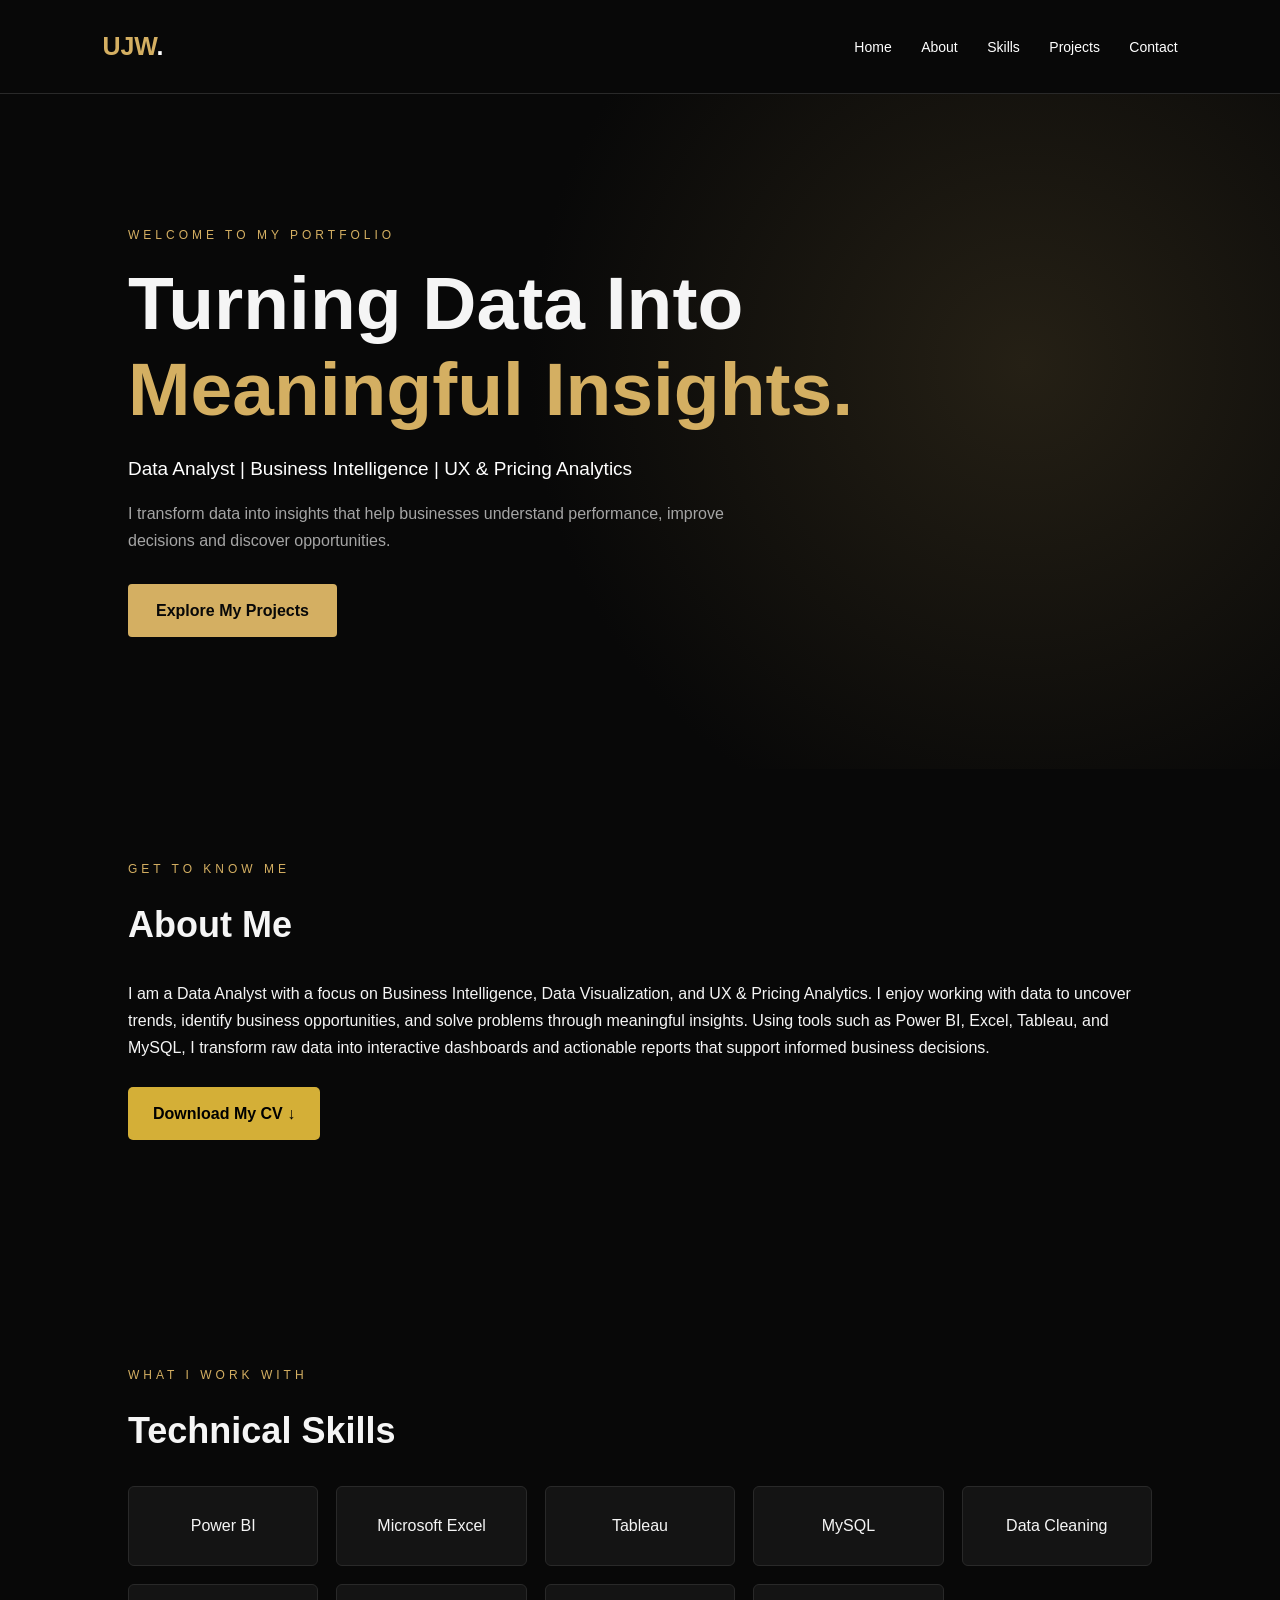
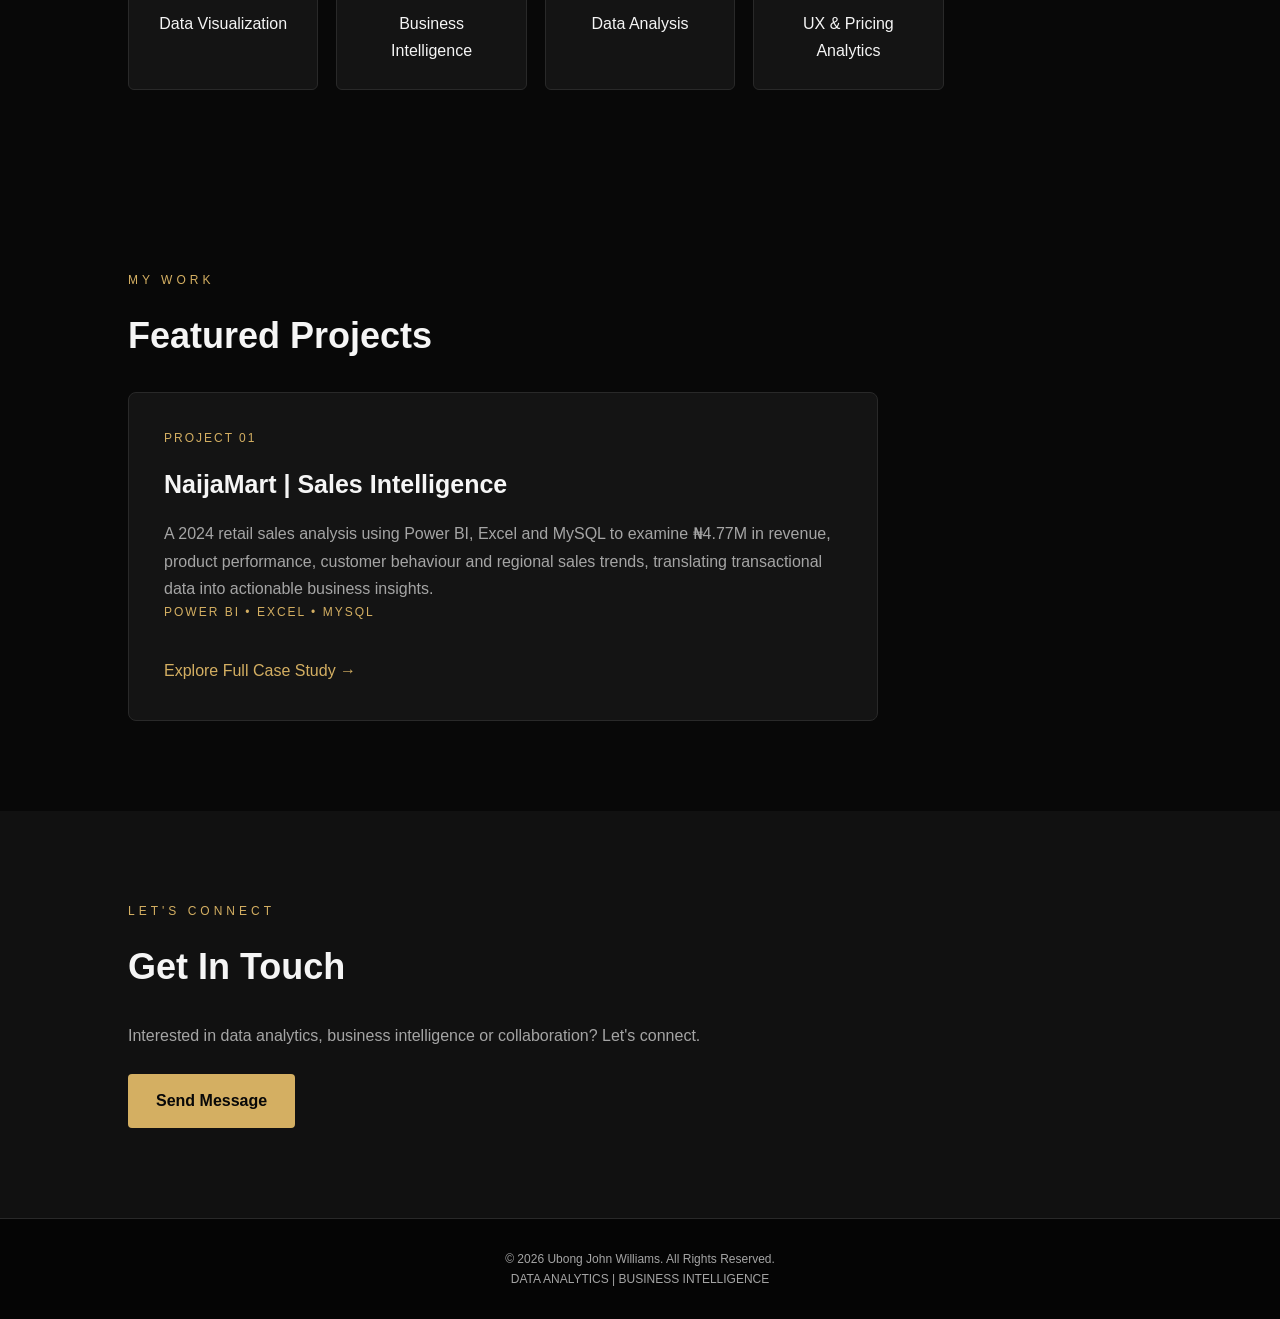
==== index.html @ ffacacd2 "Update index.html" ====
<!DOCTYPE html>
<html lang="en">
<head>
    <meta charset="UTF-8">
    <meta name="viewport" content="width=device-width, initial-scale=1.0">
    <title>Data Analytics Portfolio | Ubong John Williams</title>
    <meta name="description" content="Ubong John Williams is a Data Analyst focused on business intelligence and data visualization, using Power BI, Excel, Tableau, and MySQL to turn data into actionable insights.">
    <script type="application/ld+json">
{
  "@context": "https://schema.org",
  "@type": "WebSite",
  "name": "Ubong Williams",
  "url": "https://ubong-williams.github.io/Data-Analytics-Portfolio/"
}
</script>
    <meta name="google-site-verification" content="fTd1Y9Whzod0-uQ-Tb7V9Ixsx5rVIuI5YaCgN780s0k" />
    <link rel="icon" type="image/png" href="ubong-williams-favicon.png">
    <link rel="stylesheet" href="style.css">
</head>

<body>

<header>
    <a href="#" class="logo">UJW<span>.</span></a>

    <nav>
        <a href="#home">Home</a>
        <a href="#about">About</a>
        <a href="#skills">Skills</a>
        <a href="#projects">Projects</a>
        <a href="#contact">Contact</a>
    </nav>
</header>

<section id="home" class="hero">
    <p class="eyebrow">WELCOME TO MY PORTFOLIO</p>

    <h1>
        Turning Data Into
        <span>Meaningful Insights.</span>
    </h1>

    <p class="intro">
        Data Analyst | Business Intelligence |
        UX & Pricing Analytics
    </p>

    <p class="description">
        I transform data into insights that help
        businesses understand performance,
        improve decisions and discover opportunities.
    </p>

    <a href="#projects" class="btn">Explore My Projects</a>
</section>

<section id="about">
    <p class="eyebrow">GET TO KNOW ME</p>
    <h2>About Me</h2>

<p>
        I am a Data Analyst with a focus on Business Intelligence,
    Data Visualization, and UX & Pricing Analytics.

    I enjoy working with data to uncover trends, identify
    business opportunities, and solve problems through
    meaningful insights.

    Using tools such as Power BI, Excel, Tableau, and MySQL,
    I transform raw data into interactive dashboards and
    actionable reports that support informed business decisions.
</p>

<div class="cv-download">
    <a href="Ubong_John_Williams_CV.pdf"
       class="download-btn"
       download>
        Download My CV ↓
    </a>
</div>
    
</section>

<section id="skills">
    <p class="eyebrow">WHAT I WORK WITH</p>
    <h2>Technical Skills</h2>

    <div class="skills-grid">
        <div class="skill">Power BI</div>
        <div class="skill">Microsoft Excel</div>
        <div class="skill">Tableau</div>
        <div class="skill">MySQL</div>
        <div class="skill">Data Cleaning</div>
        <div class="skill">Data Visualization</div>
        <div class="skill">Business Intelligence</div>
        <div class="skill">Data Analysis</div>
        <div class="skill">UX & Pricing Analytics</div>
    </div>
</section>

<section id="projects">
    <p class="eyebrow">MY WORK</p>
    <h2>Featured Projects</h2>

    <div class="project-card">
        <p class="project-number">PROJECT 01</p>
        <h3>NaijaMart | Sales Intelligence</h3>

   <p>
      A 2024 retail sales analysis using Power BI,
      Excel and MySQL to examine ₦4.77M in revenue,
      product performance, customer behaviour and
      regional sales trends, translating transactional
      data into actionable business insights.
  </p>

        <p class="tools">
            POWER BI • EXCEL • MYSQL
        </p>

        <a href="naijamart.html" class="project-link">
    Explore Full Case Study →
</a>
    </div>
</section>

<section id="contact">
    <p class="eyebrow">LET'S CONNECT</p>
    <h2>Get In Touch</h2>

    <p>
        Interested in data analytics, business
        intelligence or collaboration?
        Let's connect.
    </p>

    <a href="https://mail.google.com/mail/?view=cm&fs=1&to=ubongwilliams001@gmail.com" class="btn">
    Send Message
</a>
</section>

<footer>
    <p>© <span id="copyright-year"></span> Ubong John Williams. All Rights Reserved.</p>
    <p>DATA ANALYTICS | BUSINESS INTELLIGENCE</p>
</footer>

<script src="script.js"></script>    
</body>
</html>
---- style.css ----
/* GENERAL SETTINGS */

* {
    margin: 0;
    padding: 0;
    box-sizing: border-box;
    scroll-behavior: smooth;
}

body {
    background: #080808;
    color: #f5f5f5;
    font-family: Arial, sans-serif;
    line-height: 1.7;
}

:root {
    --gold: #d4af62;
    --black: #080808;
    --grey: #a5a5a5;
    --card: #141414;
}

/* NAVIGATION */

header {
    display: flex;
    justify-content: space-between;
    align-items: center;
    padding: 25px 8%;
    background: #080808;
    border-bottom: 1px solid #292929;
    position: sticky;
    top: 0;
    z-index: 100;
}

.logo {
    color: var(--gold);
    font-size: 25px;
    font-weight: bold;
    text-decoration: none;
}

.logo span {
    color: white;
}

nav a {
    color: white;
    text-decoration: none;
    margin-left: 25px;
    font-size: 14px;
    transition: 0.3s;
}

nav a:hover {
    color: var(--gold);
}

/* HERO SECTION */

.hero {
    min-height: 75vh;
    padding: 80px 10%;
    display: flex;
    flex-direction: column;
    justify-content: center;
    align-items: flex-start;
    background:
        radial-gradient(circle at 80% 40%,
        #252015 0%, #080808 45%);
}

.eyebrow {
    color: var(--gold);
    letter-spacing: 4px;
    font-size: 12px;
    margin-bottom: 15px;
}

.hero h1 {
    font-size: clamp(40px, 6vw, 75px);
    line-height: 1.15;
    max-width: 850px;
    margin-bottom: 20px;
}

.hero h1 span {
    display: block;
    color: var(--gold);
}

.intro {
    font-size: 19px;
    color: white;
    margin-bottom: 15px;
}

.description {
    max-width: 650px;
    color: var(--grey);
    margin-bottom: 30px;
}

/* BUTTONS */

.btn {
    display: inline-block;
    background: var(--gold);
    color: #080808;
    padding: 13px 28px;
    text-decoration: none;
    font-weight: bold;
    border-radius: 4px;
    transition: 0.3s;
}

.btn:hover {
    background: white;
    transform: translateY(-3px);
}

/* GENERAL SECTIONS */

section:not(.hero) {
    padding: 90px 10%;
}

h2 {
    font-size: 36px;
    margin-bottom: 25px;
}

#about > p:last-child,
#contact > p:not(.eyebrow) {
    color: var(--grey);
    max-width: 750px;
}

/* SKILLS */

.skills-grid {
    display: grid;
    grid-template-columns: repeat(auto-fit, minmax(180px, 1fr));
    gap: 18px;
}

.skill {
    background: var(--card);
    padding: 25px;
    text-align: center;
    border: 1px solid #292929;
    border-radius: 6px;
    transition: 0.3s;
}

.skill:hover {
    border-color: var(--gold);
    color: var(--gold);
    transform: translateY(-5px);
}

/* PROJECTS */

.project-card {
    background: var(--card);
    padding: 35px;
    border: 1px solid #292929;
    border-radius: 8px;
    max-width: 750px;
}

.project-number,
.tools {
    color: var(--gold);
    font-size: 12px;
    letter-spacing: 2px;
    margin-bottom: 15px;
}

.project-card h3 {
    font-size: 25px;
    margin-bottom: 15px;
}

.project-card p:not(.project-number):not(.tools) {
    color: var(--grey);
}

.project-link {
    display: inline-block;
    margin-top: 20px;
    color: var(--gold);
    text-decoration: none;
}

/* CONTACT */

#contact {
    background: #111;
}

#contact .btn {
    margin-top: 25px;
}

/* FOOTER */

footer {
    text-align: center;
    padding: 30px 15px;
    background: #050505;
    color: var(--grey);
    font-size: 12px;
    border-top: 1px solid #292929;
}

/* MOBILE RESPONSIVENESS */

@media (max-width: 700px) {

    header {
        flex-direction: column;
        gap: 15px;
    }

    nav a {
        margin: 0 7px;
        font-size: 12px;
    }

    .hero {
        padding: 90px 7%;
    }

    section:not(.hero) {
        padding: 65px 7%;
    }

    h2 {
        font-size: 29px;
    }
}

.cv-download {
    margin-top: 25px;
    margin-bottom: 45px;
}

.download-btn {
    display: inline-block;
    padding: 13px 25px;
    background: #d4af37;
    color: #000;
    text-decoration: none;
    font-weight: 600;
    border-radius: 5px;
    transition: 0.3s ease;
}

.download-btn:hover {
    background: #f0cc55;
    transform: translateY(-2px);
}
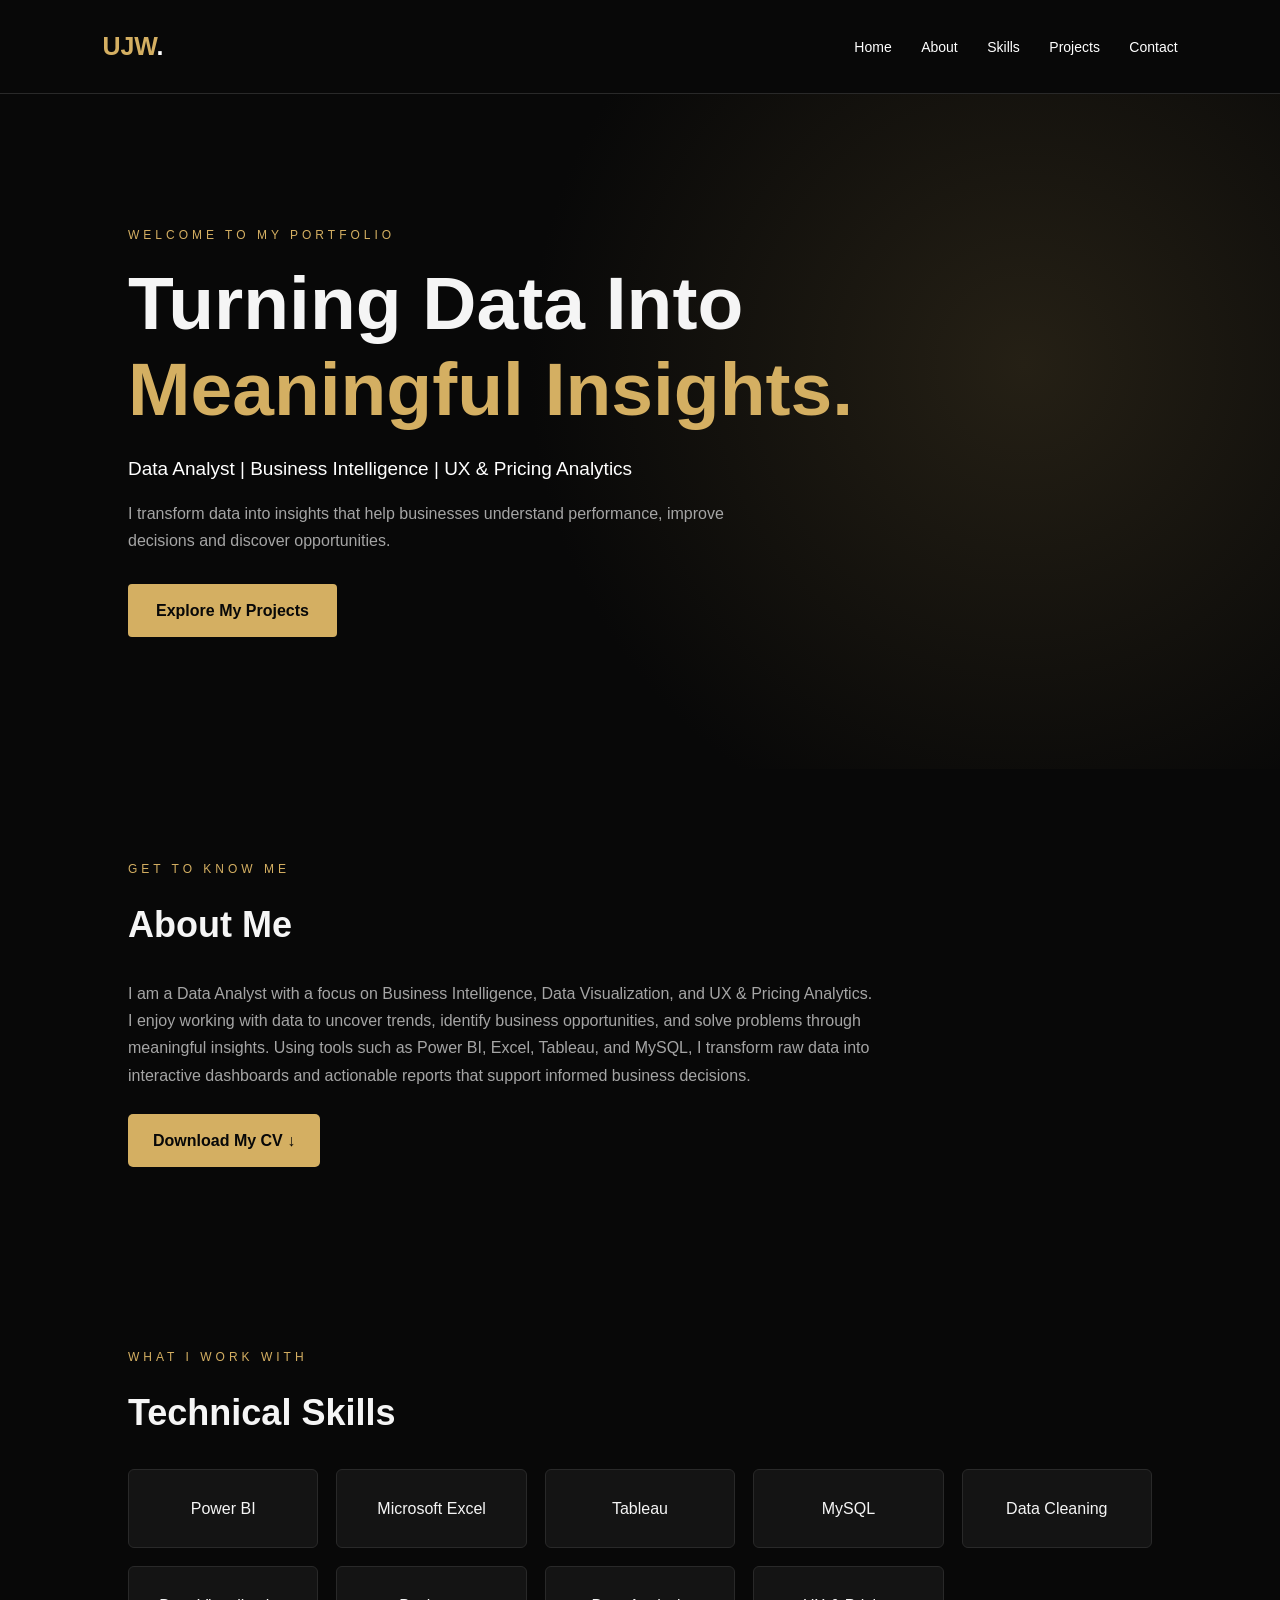
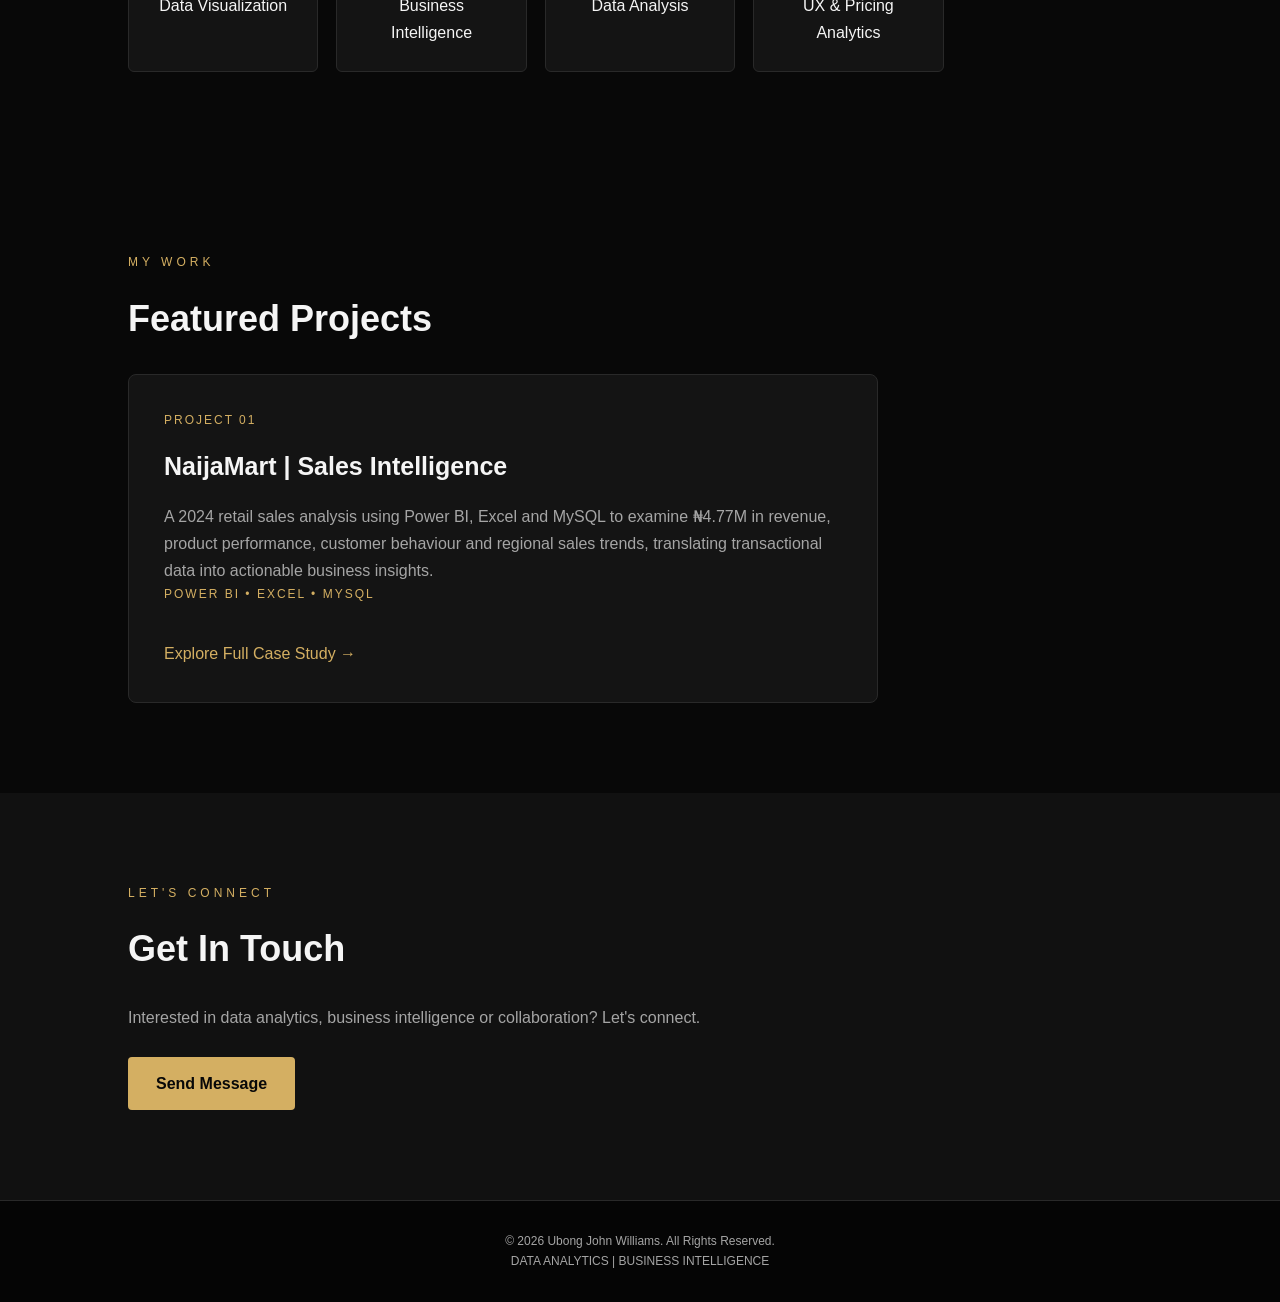
==== commit 3548ae65: "Update index.html" ====
--- a/index.html
+++ b/index.html
@@ -4,7 +4,7 @@
 <head>
     <meta charset="UTF-8">
     <meta name="viewport" content="width=device-width, initial-scale=1.0">
-    <title>Data Analytics Portfolio | Ubong John Williams</title>
+    <title>Ubong Williams | Data Analyst | Official Portfolio</title>
     <meta name="description" content="Ubong John Williams is a Data Analyst focused on business intelligence and data visualization, using Power BI, Excel, Tableau, and MySQL to turn data into actionable insights.">
     <script type="application/ld+json">
 {
--- a/style.css
+++ b/style.css
@@ -133,7 +133,7 @@
     margin-bottom: 25px;
 }
 
-#about > p:last-child,
+#about > p:not(.eyebrow),
 #contact > p:not(.eyebrow) {
     color: var(--grey);
     max-width: 750px;
@@ -244,23 +244,26 @@
     }
 }
 
-.cv-download {
+/* DOWNLOAD CV BUTTON */
+
+#about .cv-download {
     margin-top: 25px;
-    margin-bottom: 45px;
-}
-
-.download-btn {
+    margin-bottom: 0;
+    text-align: left;
+}
+
+#about .download-btn {
     display: inline-block;
     padding: 13px 25px;
-    background: #d4af37;
-    color: #000;
-    text-decoration: none;
-    font-weight: 600;
+    background: var(--gold);
+    color: var(--black);
+    text-decoration: none;
+    font-weight: bold;
     border-radius: 5px;
     transition: 0.3s ease;
 }
 
-.download-btn:hover {
-    background: #f0cc55;
+#about .download-btn:hover {
+    background: white;
     transform: translateY(-2px);
 }
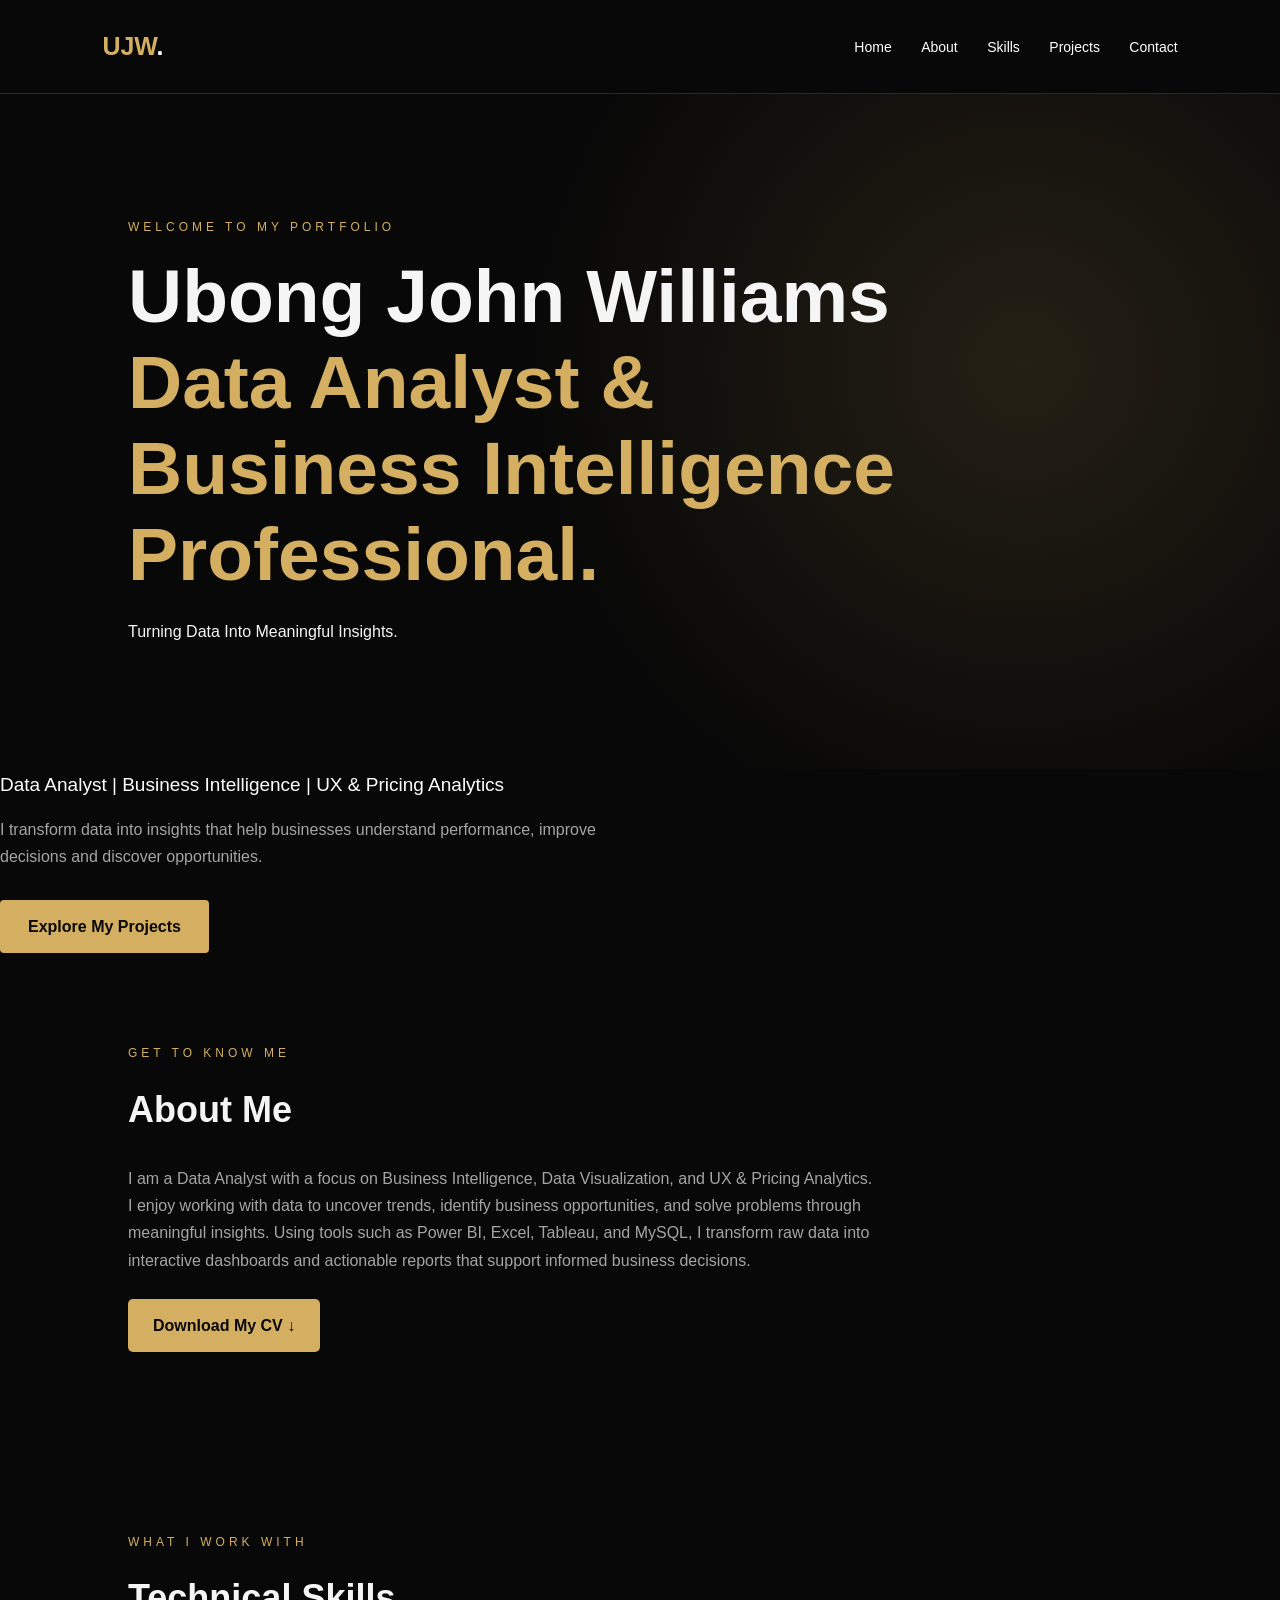
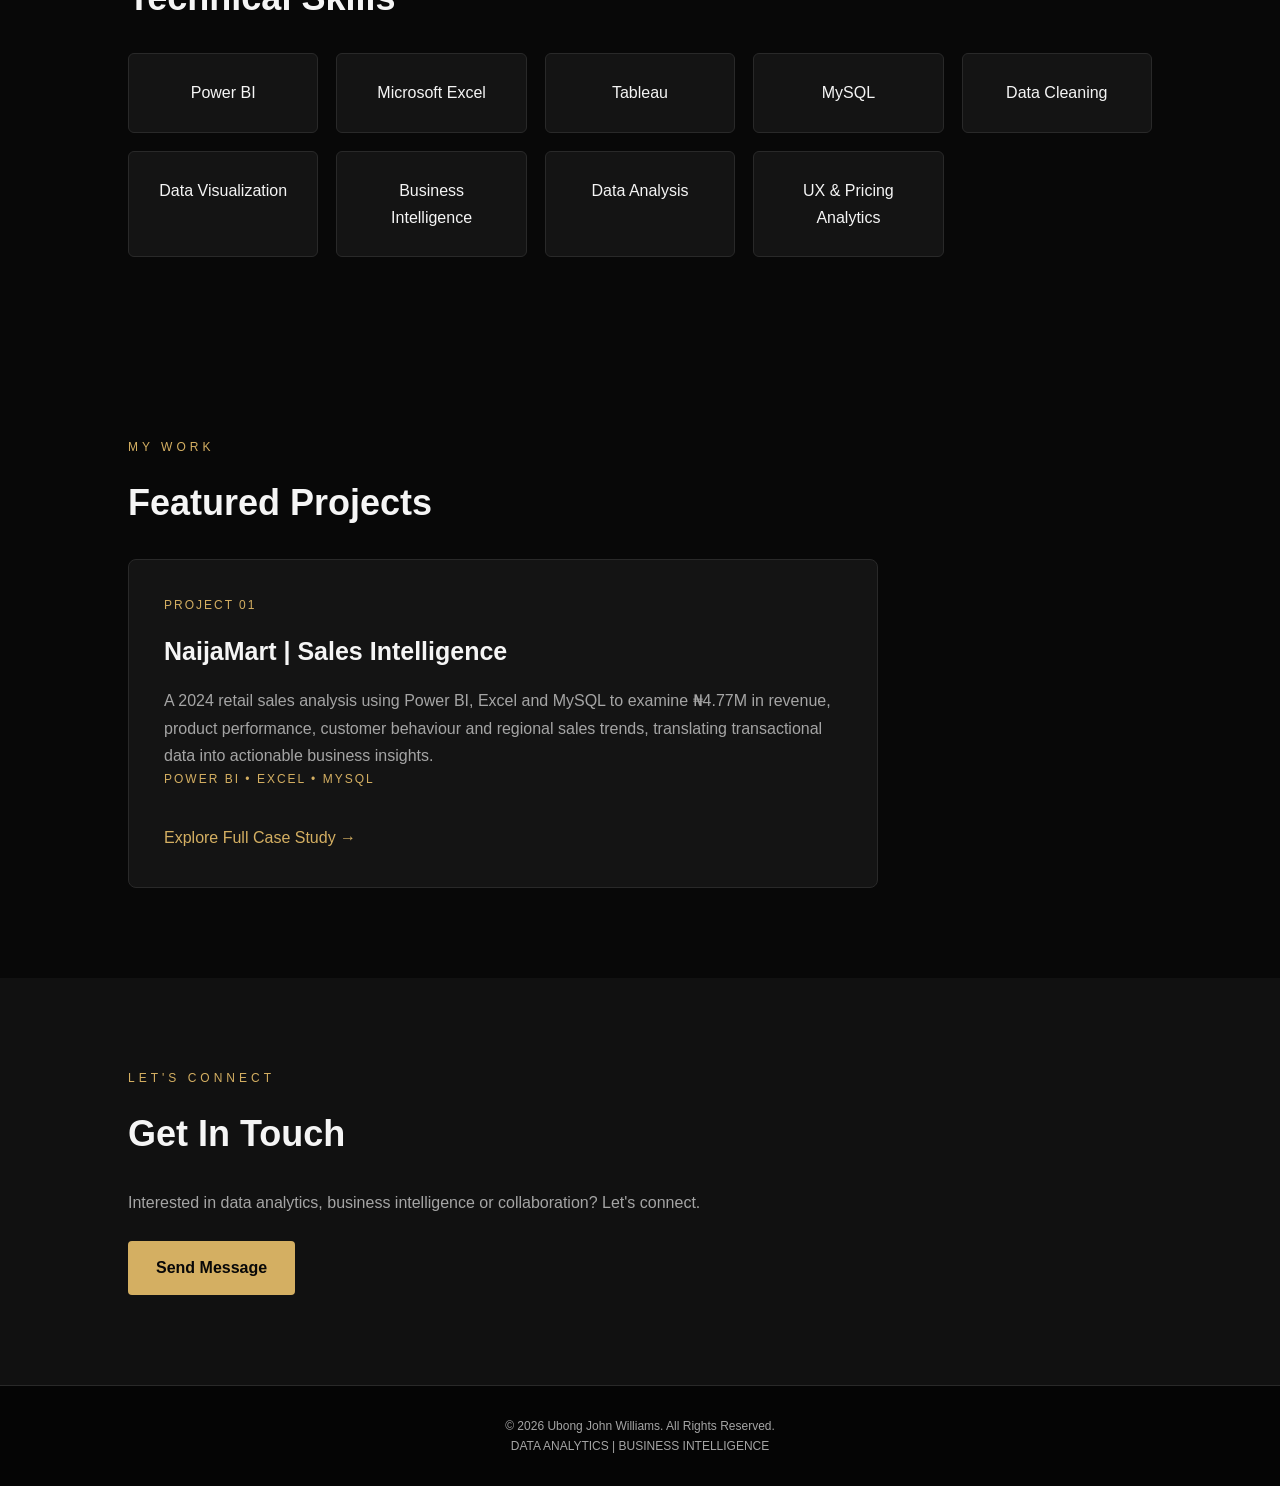
==== commit 07b93f70: "Update index.html" ====
--- a/index.html
+++ b/index.html
@@ -37,9 +37,14 @@
     <p class="eyebrow">WELCOME TO MY PORTFOLIO</p>
 
     <h1>
-        Turning Data Into
-        <span>Meaningful Insights.</span>
+        Ubong John Williams
+        <span>Data Analyst & Business Intelligence Professional.</span>
     </h1>
+
+    <p>
+        Turning Data Into Meaningful Insights.
+    </p>
+</section>
 
     <p class="intro">
         Data Analyst | Business Intelligence |
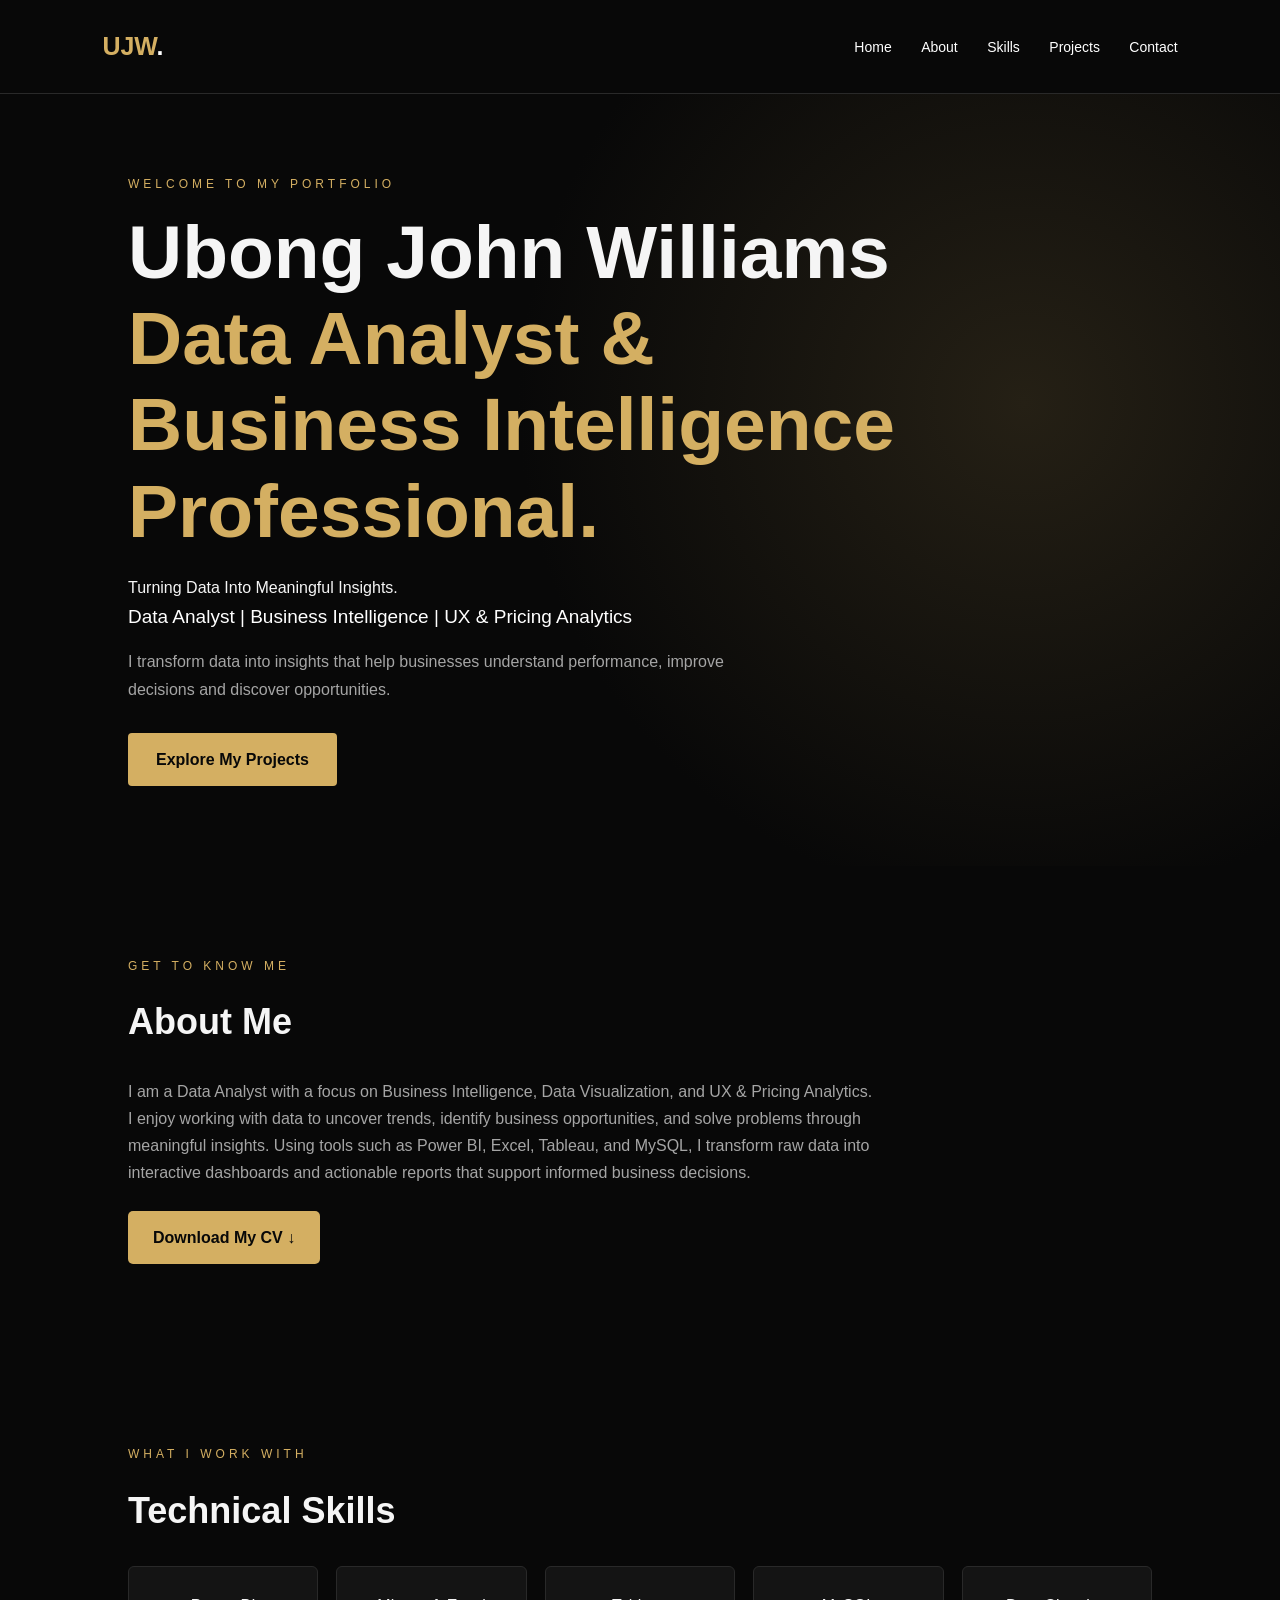
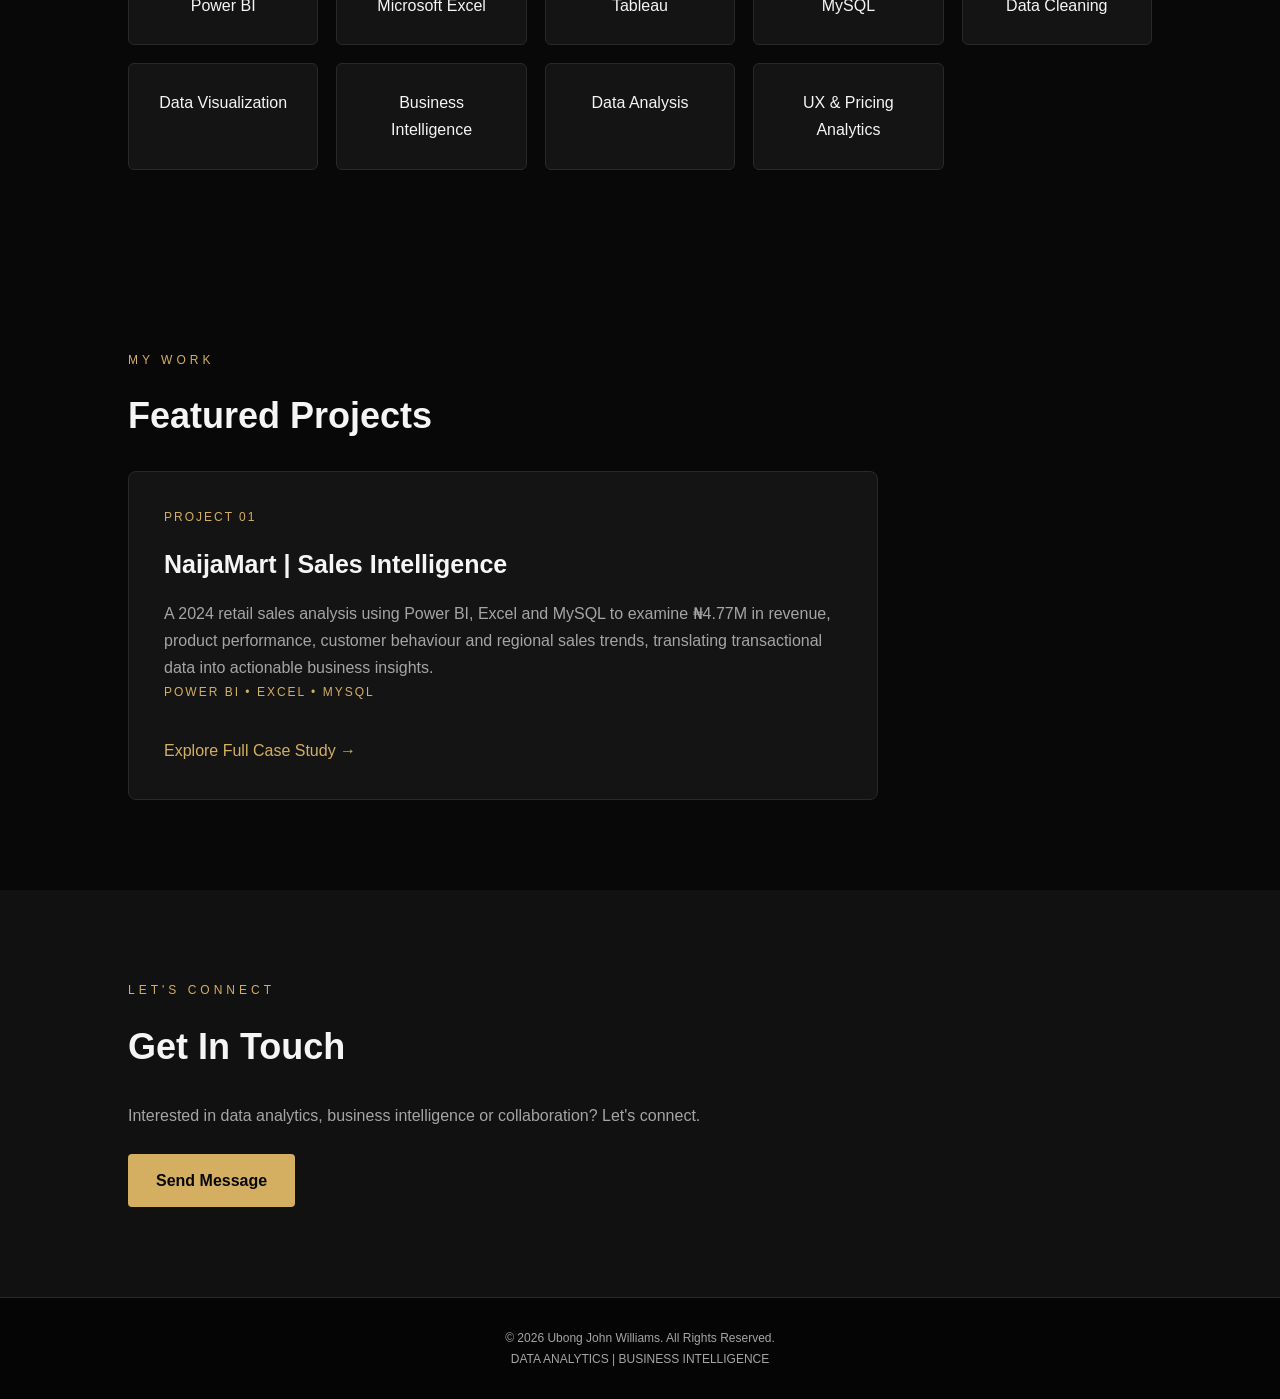
==== commit 335deb18: "Update index.html" ====
--- a/index.html
+++ b/index.html
@@ -44,7 +44,6 @@
     <p>
         Turning Data Into Meaningful Insights.
     </p>
-</section>
 
     <p class="intro">
         Data Analyst | Business Intelligence |
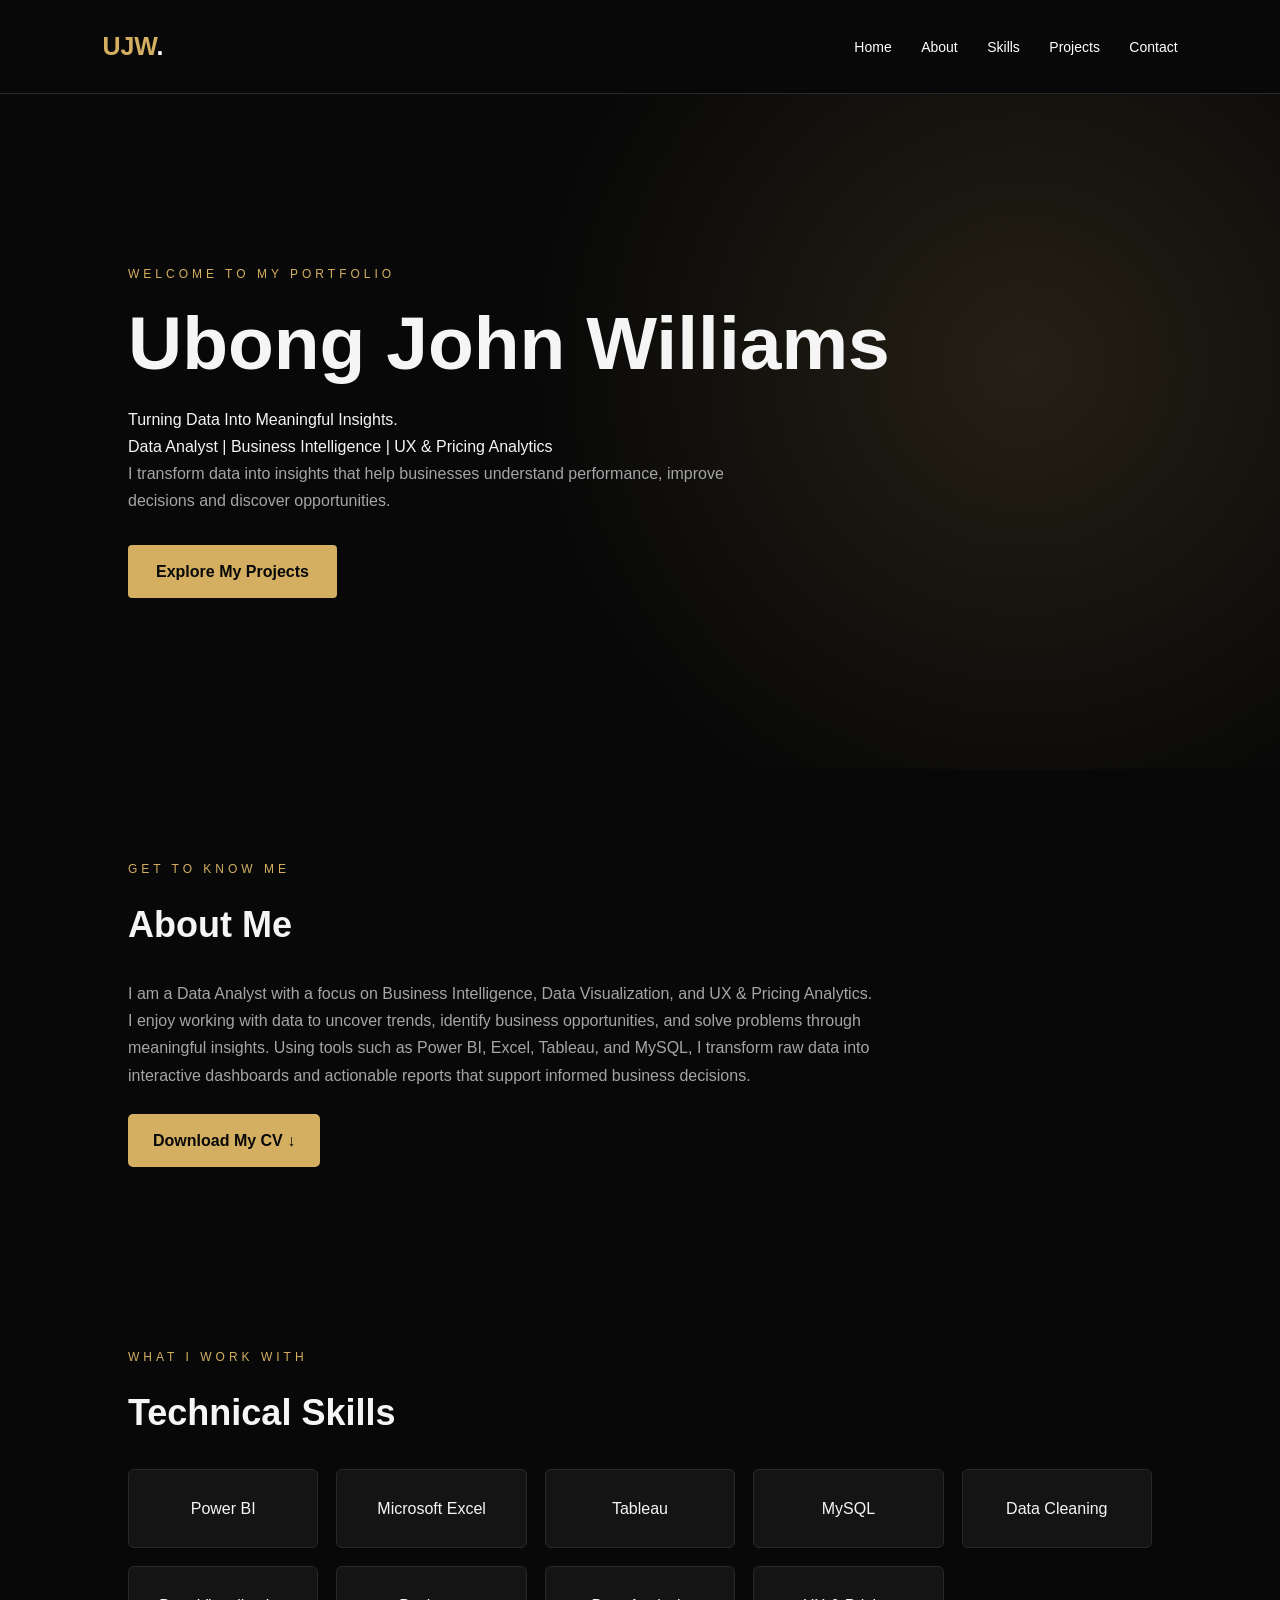
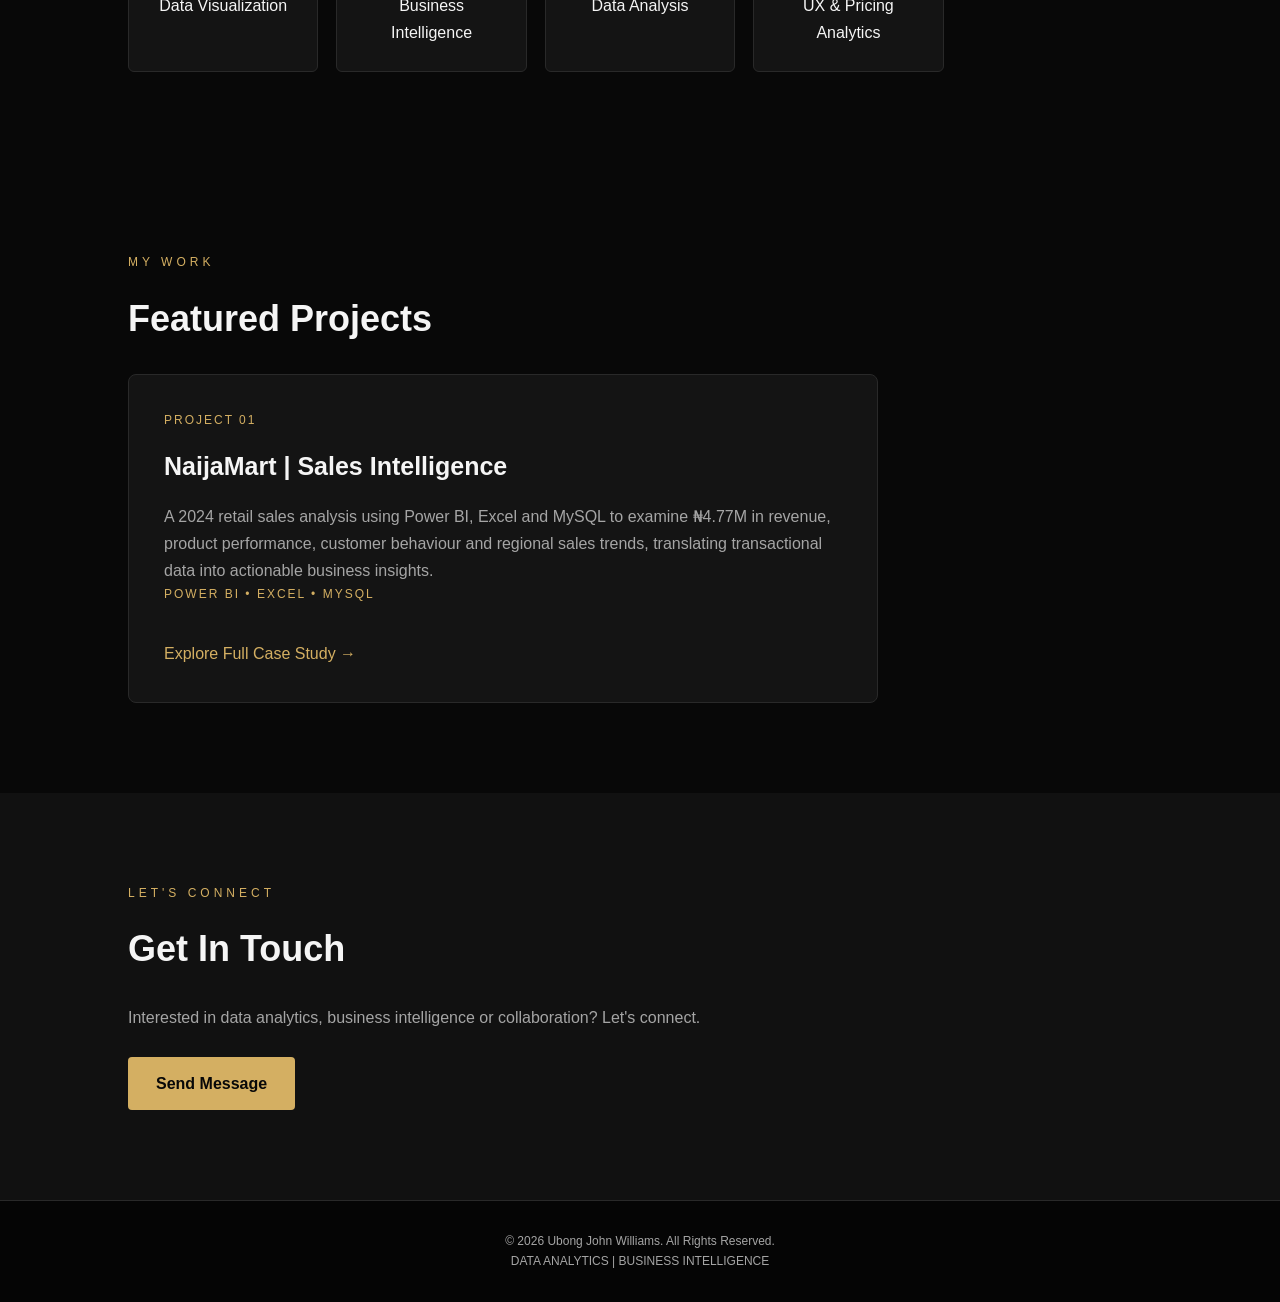
==== commit 05e285f2: "Update index.html" ====
--- a/index.html
+++ b/index.html
@@ -37,18 +37,16 @@
     <p class="eyebrow">WELCOME TO MY PORTFOLIO</p>
 
     <h1>
-        Ubong John Williams
-        <span>Data Analyst & Business Intelligence Professional.</span>
-    </h1>
+    Ubong John Williams
+</h1>
 
-    <p>
-        Turning Data Into Meaningful Insights.
-    </p>
+<p class="tagline">
+    Turning Data Into Meaningful Insights.
+</p>
 
-    <p class="intro">
-        Data Analyst | Business Intelligence |
-        UX & Pricing Analytics
-    </p>
+<p class="professional-title">
+    Data Analyst | Business Intelligence | UX & Pricing Analytics
+</p>
 
     <p class="description">
         I transform data into insights that help
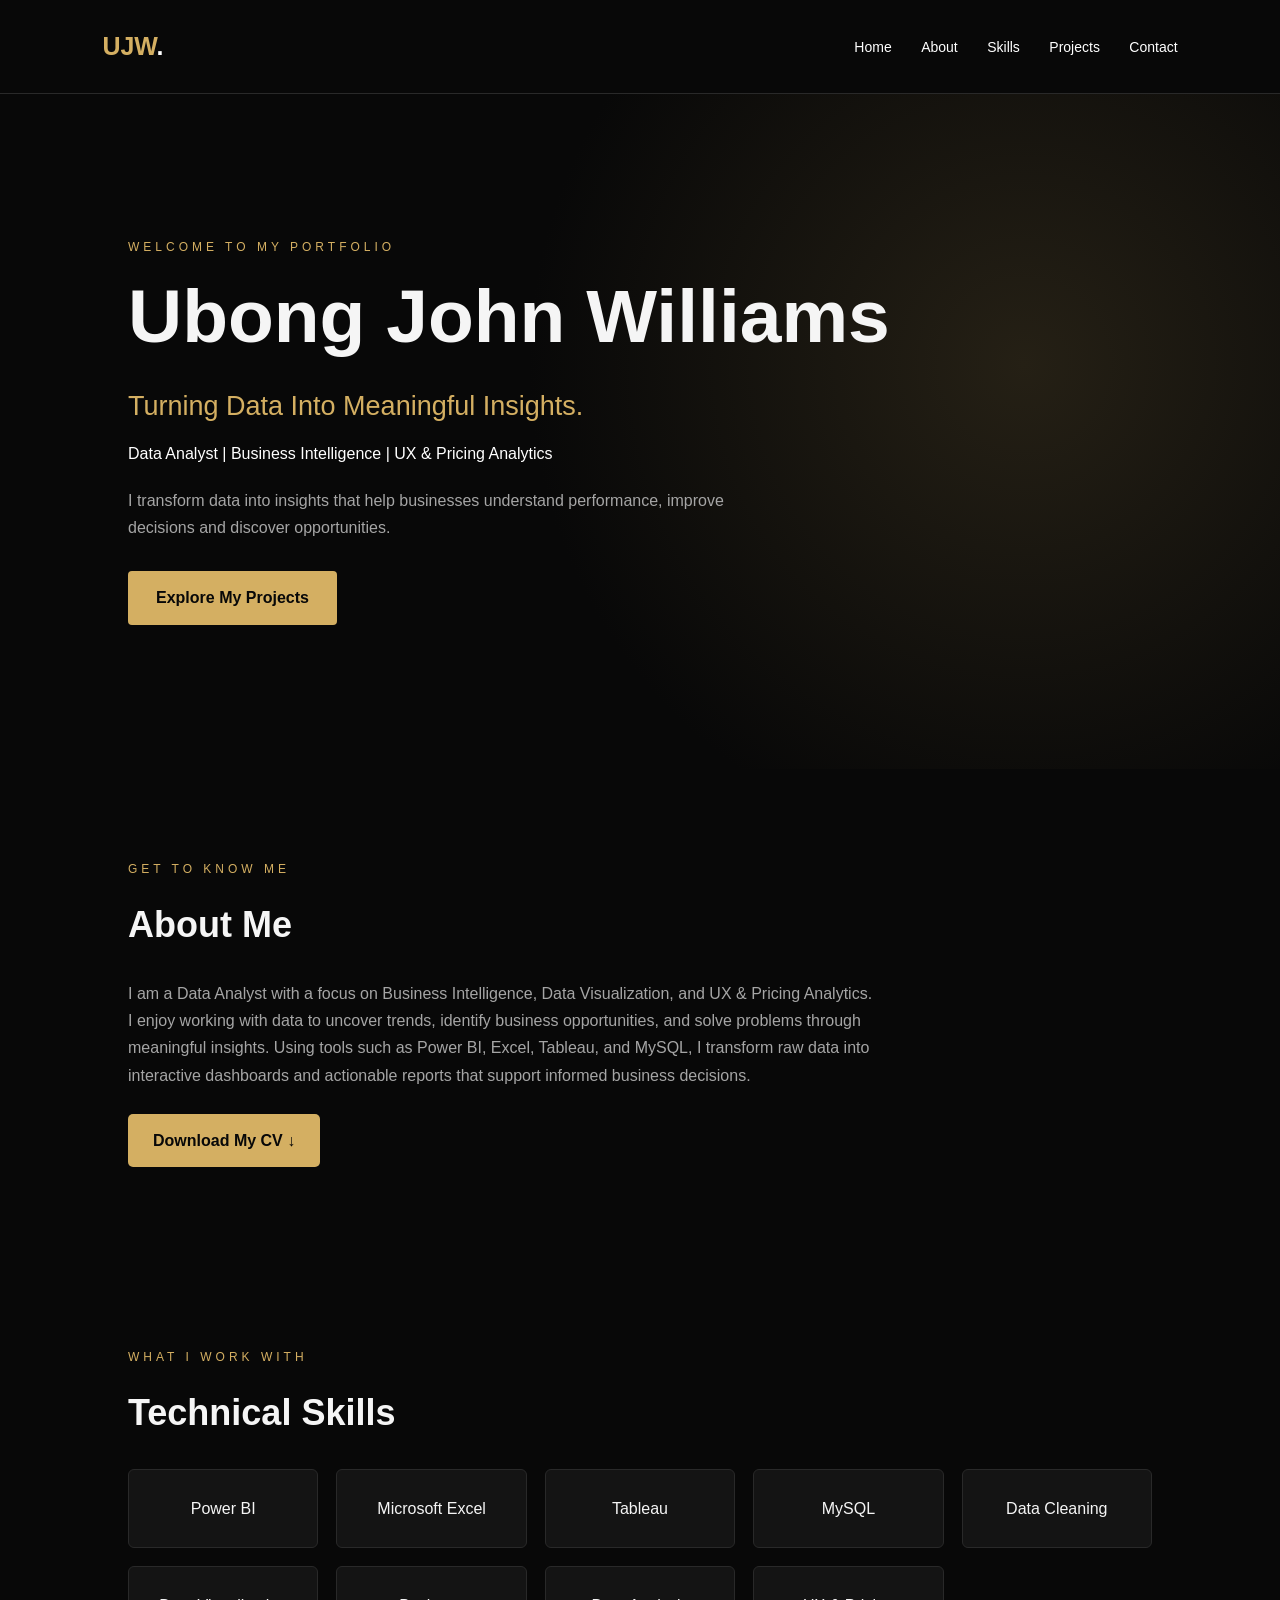
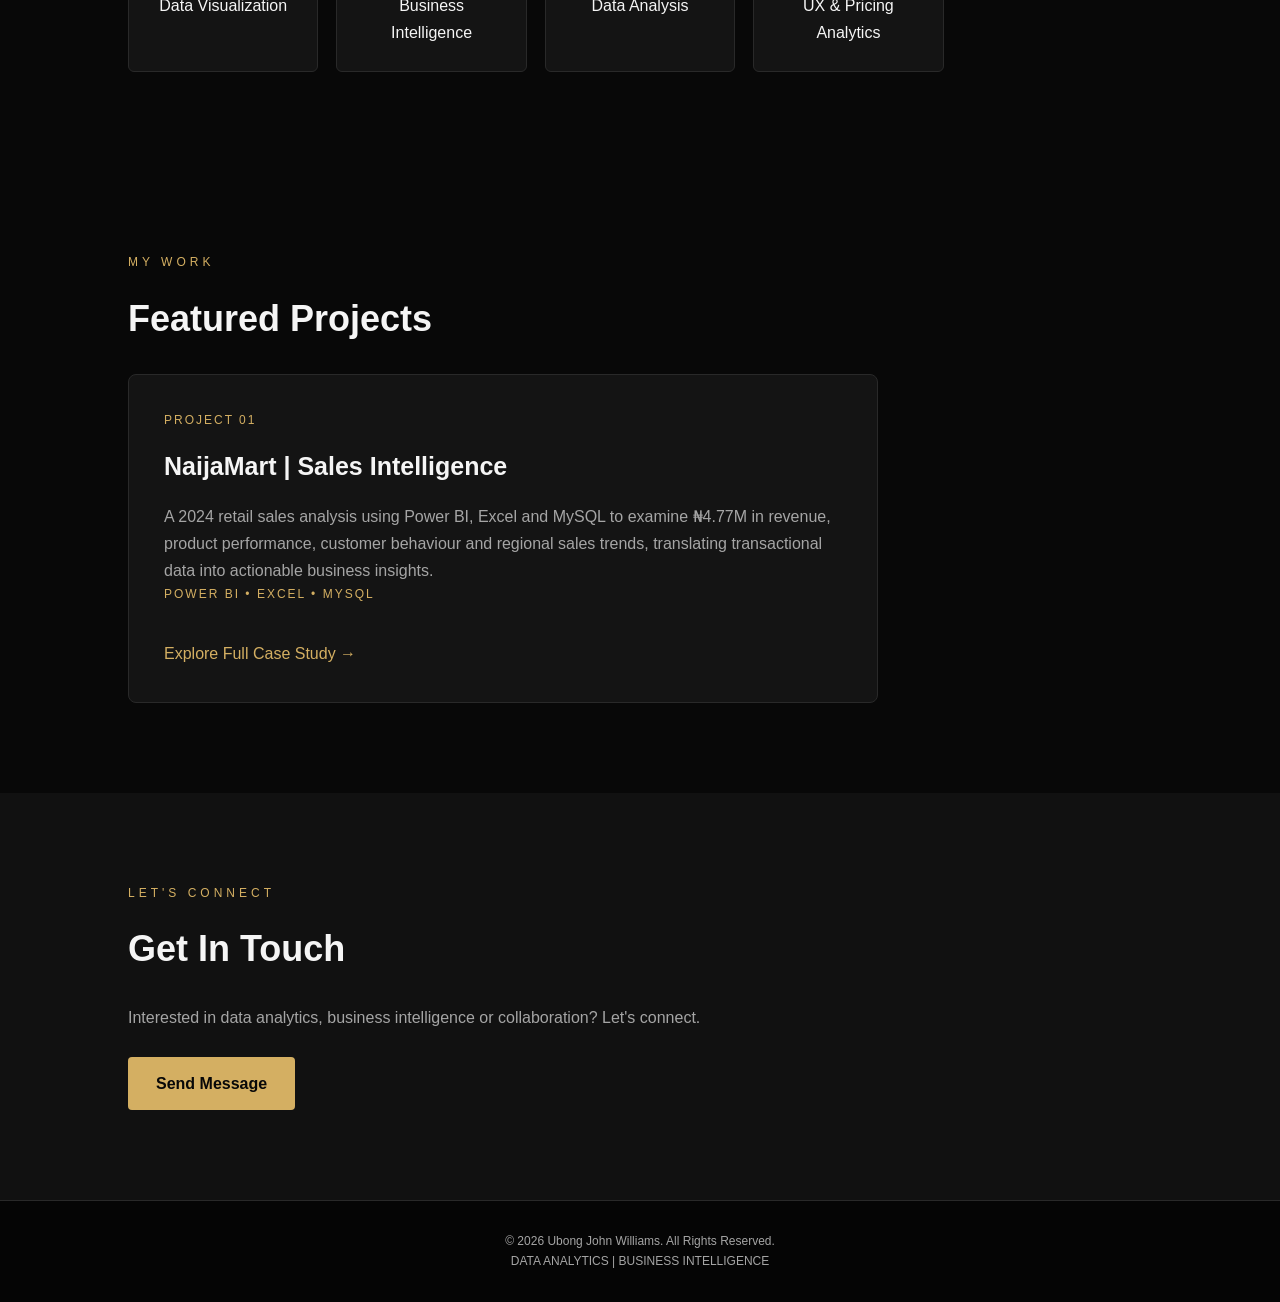
==== commit 48fa1c93: "Update index.html Add Person structured data for Ubong Williams" ====
--- a/index.html
+++ b/index.html
@@ -14,6 +14,23 @@
   "url": "https://ubong-williams.github.io/Data-Analytics-Portfolio/"
 }
 </script>
+       
+<script type="application/ld+json">
+{
+  "@context": "https://schema.org",
+  "@type": "Person",
+  "@id": "https://ubong-williams.github.io/Data-Analytics-Portfolio/#person",
+  "name": "Ubong Williams",
+  "alternateName": "Ubong John Williams",
+  "url": "https://ubong-williams.github.io/Data-Analytics-Portfolio/",
+  "jobTitle": "Data Analyst",
+  "sameAs": [
+    "https://github.com/ubong-williams",
+    "https://www.linkedin.com/in/ubong-williams-4aaab4329/"
+  ]
+}
+</script>
+
     <meta name="google-site-verification" content="fTd1Y9Whzod0-uQ-Tb7V9Ixsx5rVIuI5YaCgN780s0k" />
     <link rel="icon" type="image/png" href="ubong-williams-favicon.png">
     <link rel="stylesheet" href="style.css">
--- a/style.css
+++ b/style.css
@@ -84,6 +84,18 @@
     font-size: clamp(40px, 6vw, 75px);
     line-height: 1.15;
     max-width: 850px;
+    margin-bottom: 25px;
+}
+
+.tagline {
+    color: var(--gold);
+    font-size: clamp(20px, 2.5vw, 27px);
+    margin-bottom: 10px;
+}
+
+.professional-title {
+    color: white;
+    font-size: 16px;
     margin-bottom: 20px;
 }
 
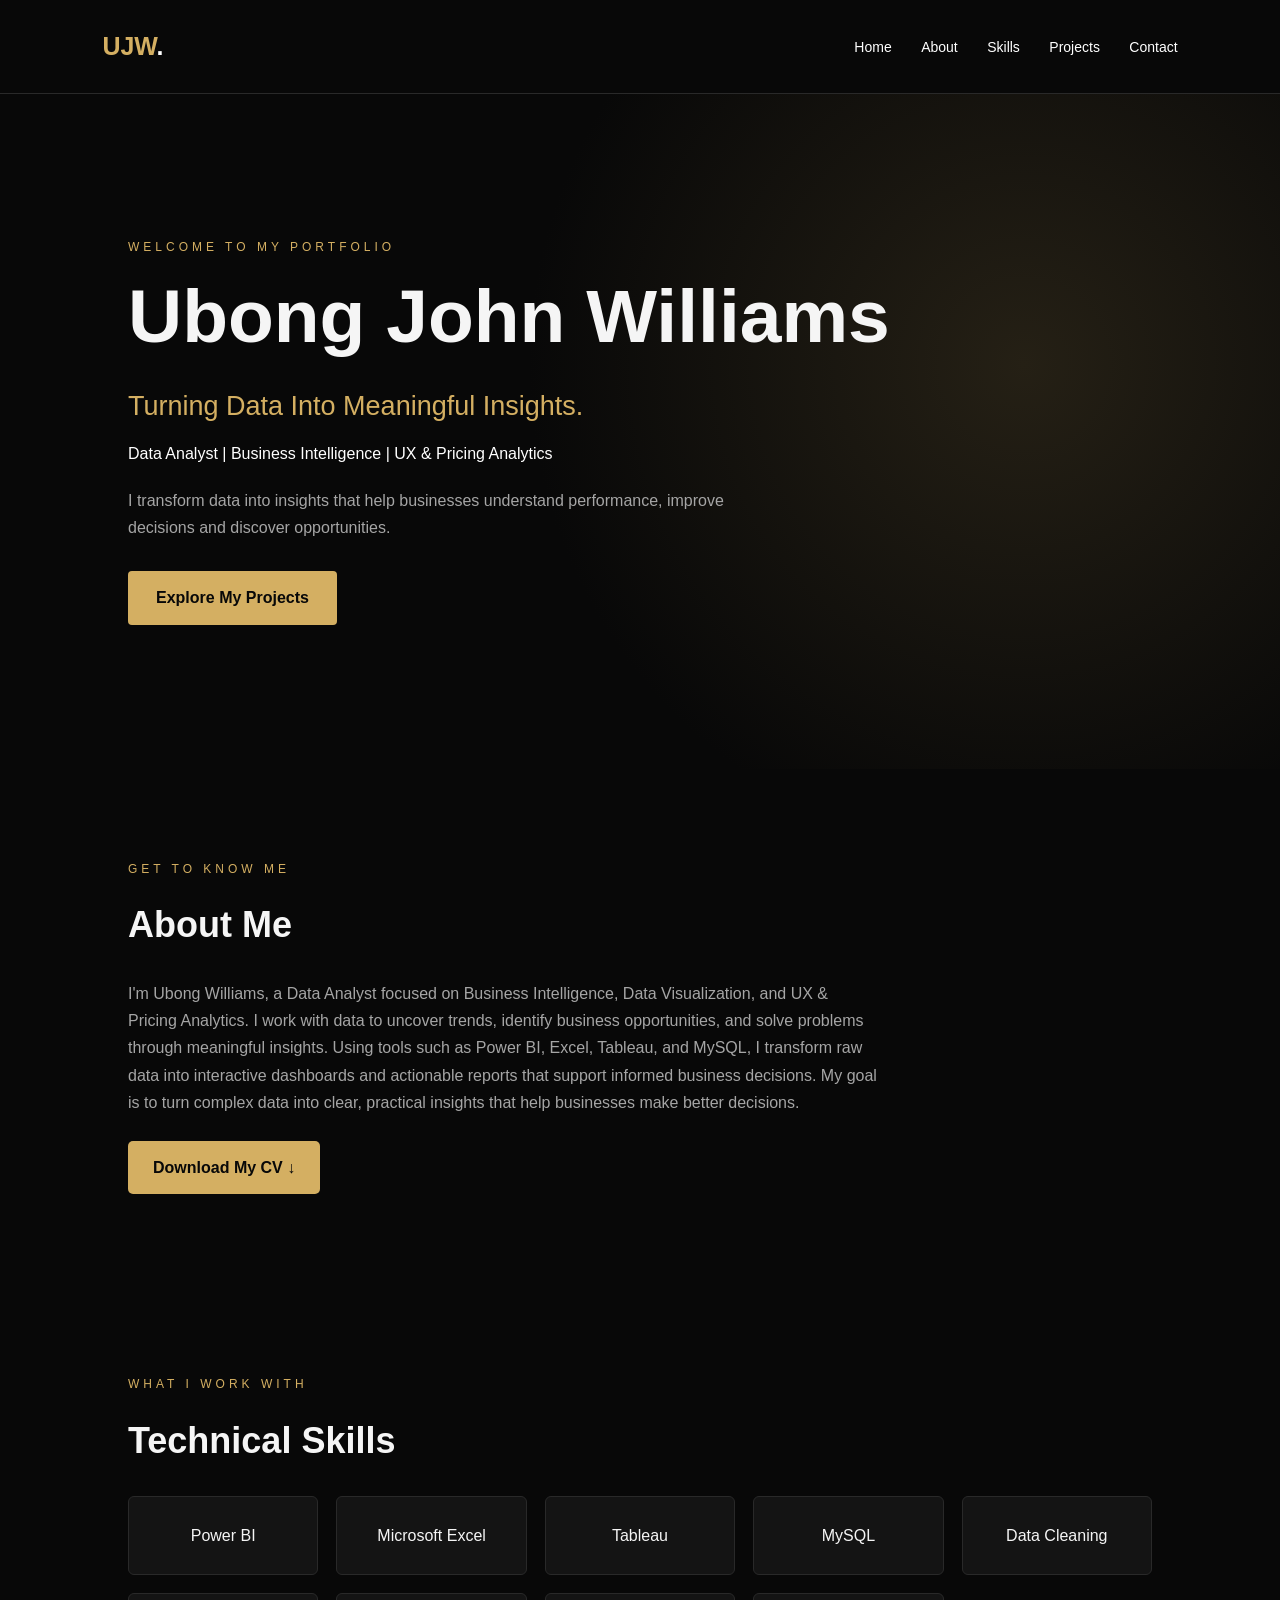
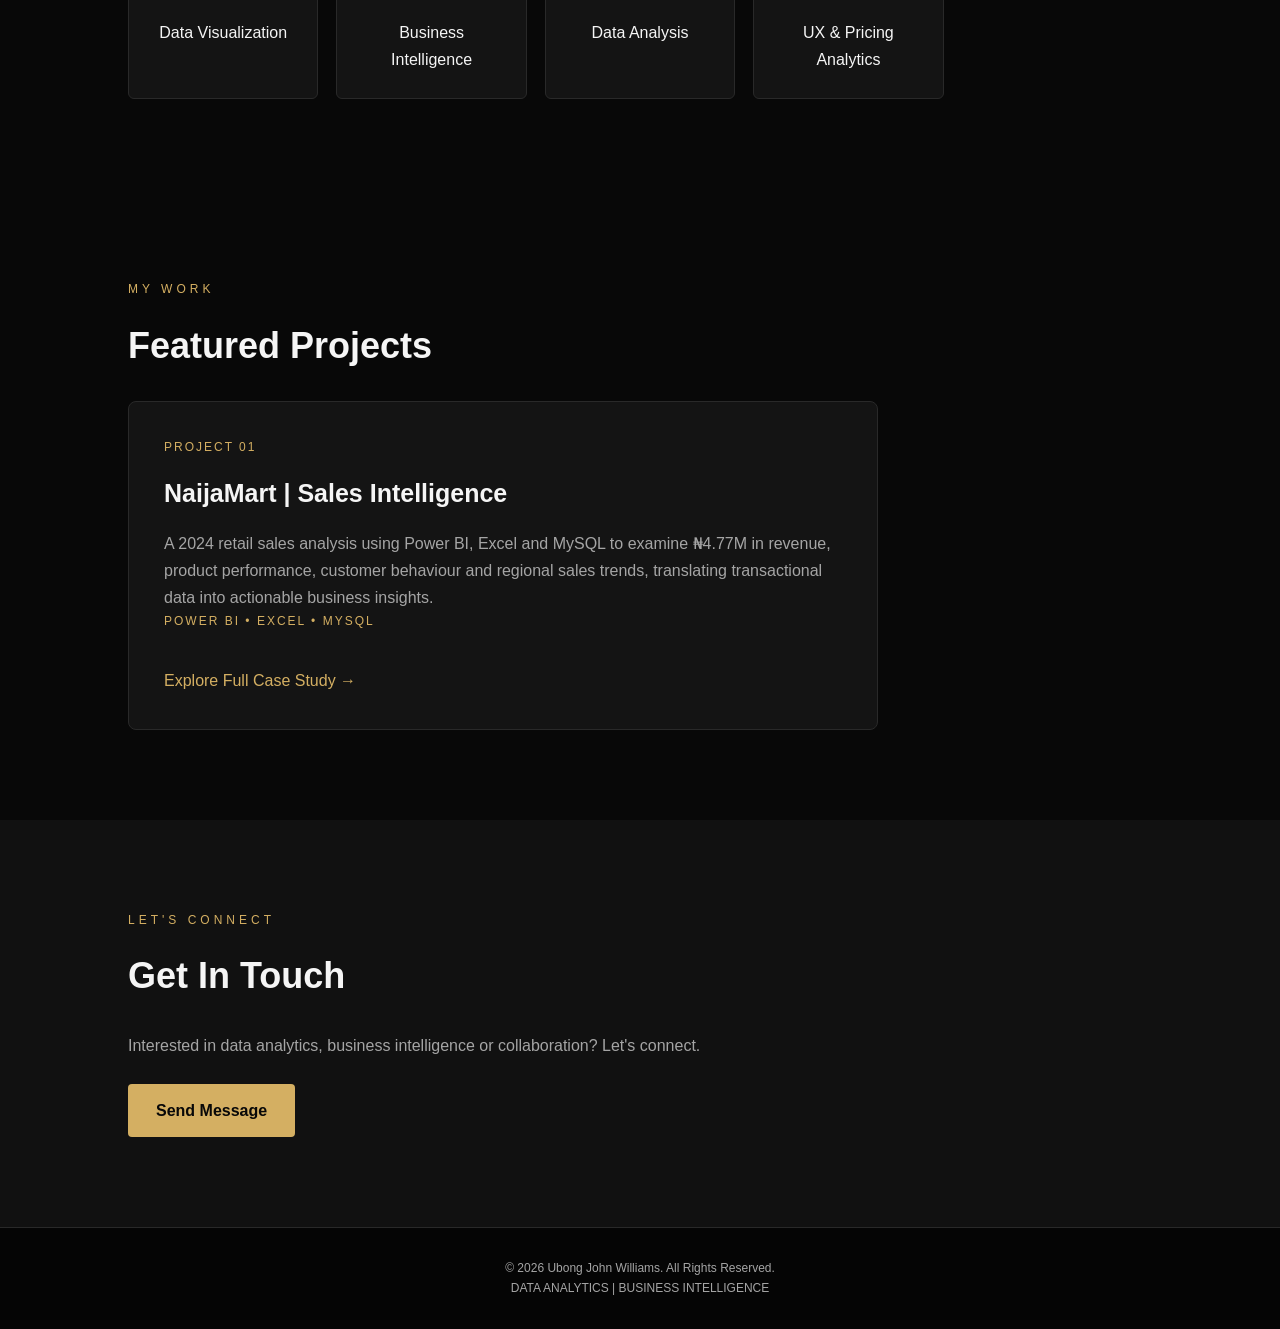
==== commit 7a25efcf: "Update index.html About me update" ====
--- a/index.html
+++ b/index.html
@@ -79,16 +79,13 @@
     <h2>About Me</h2>
 
 <p>
-        I am a Data Analyst with a focus on Business Intelligence,
-    Data Visualization, and UX & Pricing Analytics.
+        
+I'm Ubong Williams, a Data Analyst focused on Business Intelligence, Data Visualization, and UX & Pricing Analytics.
 
-    I enjoy working with data to uncover trends, identify
-    business opportunities, and solve problems through
-    meaningful insights.
+I work with data to uncover trends, identify business opportunities, and solve problems through meaningful insights. Using tools such as Power BI, Excel, Tableau, and MySQL, I transform raw data into interactive dashboards and actionable reports that support informed business decisions.
 
-    Using tools such as Power BI, Excel, Tableau, and MySQL,
-    I transform raw data into interactive dashboards and
-    actionable reports that support informed business decisions.
+My goal is to turn complex data into clear, practical insights that help businesses make better decisions.
+
 </p>
 
 <div class="cv-download">
